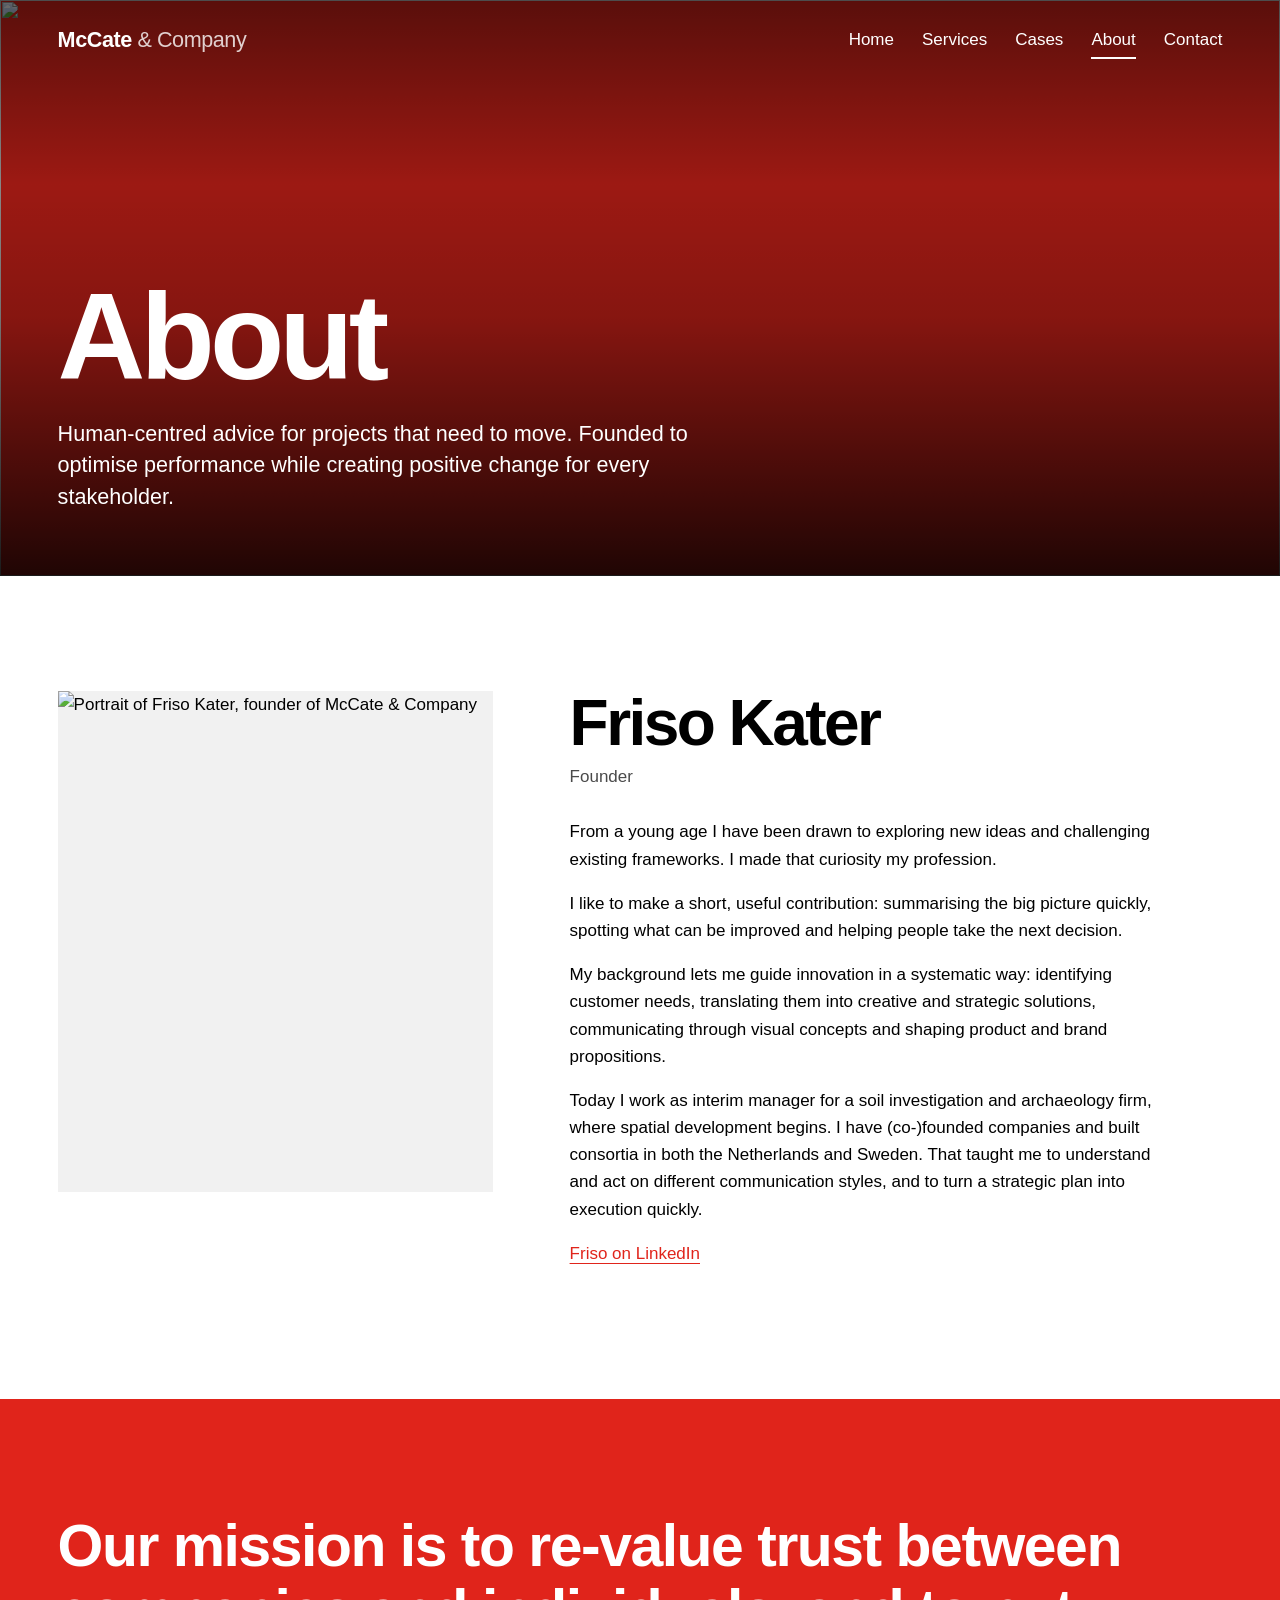
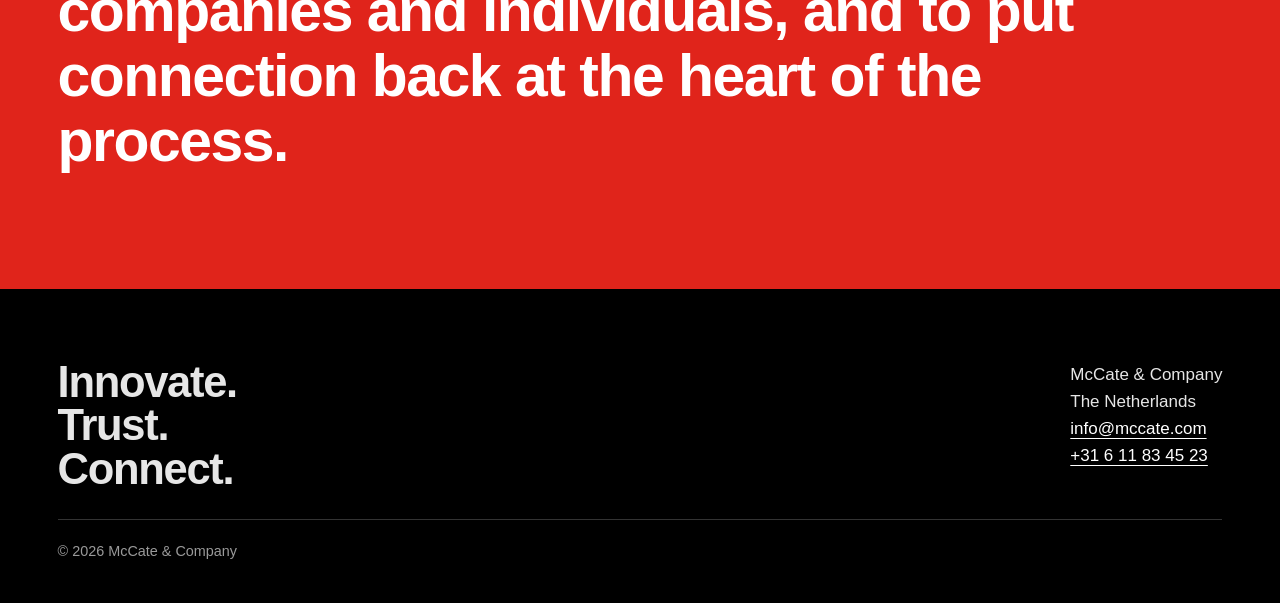
==== dist-preview/about/index.html @ 73ad9b4f "Add TUA renders, case gallery and refined canteen case Co-Authored-By: Claude Sonnet 5.5 <noreply@an" ====
<!doctype html>
<html lang="en">
<head>
  <meta charset="utf-8">
  <meta name="viewport" content="width=device-width, initial-scale=1">
  <title>About Friso Kater | McCate &amp; Company</title>
  <meta name="description" content="Friso Kater helps complex projects move with short, focused contributions and a people-first approach, in the Netherlands and Sweden.">
  <link rel="canonical" href="https://www.mccate.com/about/">
  <link rel="alternate" hreflang="en" href="https://www.mccate.com/about/">
  <link rel="alternate" hreflang="x-default" href="https://www.mccate.com/about/">
  <meta property="og:type" content="website">
  <meta property="og:site_name" content="McCate &amp; Company">
  <meta property="og:title" content="About Friso Kater | McCate &amp; Company">
  <meta property="og:description" content="Friso Kater helps complex projects move with short, focused contributions and a people-first approach, in the Netherlands and Sweden.">
  <meta property="og:url" content="https://www.mccate.com/about/">
  <meta name="twitter:card" content="summary_large_image">
  <link rel="stylesheet" href="../style.css">
</head>
<body>
  <a class="skip" href="#main">Skip to content</a>
  <header class="hdr">
    <div class="wrap">
      <a class="brand" href="../index.html">McCate <span>&amp; Company</span></a>
      <nav class="nav" aria-label="Main">
        <a href="../index.html">Home</a>
        <a href="../services/index.html">Services</a>
        <a href="../cases/index.html">Cases</a>
        <a href="../about/index.html" aria-current="page">About</a>
        <a href="../contact/index.html">Contact</a>
        
      </nav>
    </div>
  </header>

  <main id="main">
    <div class="band">
      <img src="https://static.wixstatic.com/media/798f75_733fa0ef90c94d70a1a9e25314172fde~mv2.jpg" alt="">
      <div class="wrap">
        <h1><span class="line"><span style="--i:0">About</span></span></h1>
        <p class="sub">Human-centred advice for projects that need to move. Founded to optimise performance while creating positive change for every stakeholder.</p>
      </div>
    </div>

    <section>
      <div class="wrap profile">
        <div class="portrait"><img src="https://static.wixstatic.com/media/798f75_ac34cb15b02a42f9a63e840f7a4ec6f5~mv2.jpg" alt="Portrait of Friso Kater, founder of McCate &amp; Company" loading="lazy"></div>
        <div>
          <h2>Friso Kater</h2>
          <p class="role">Founder</p>
<p>From a young age I have been drawn to exploring new ideas and challenging existing frameworks. I made that curiosity my profession.</p>
<p>I like to make a short, useful contribution: summarising the big picture quickly, spotting what can be improved and helping people take the next decision.</p>
<p>My background lets me guide innovation in a systematic way: identifying customer needs, translating them into creative and strategic solutions, communicating through visual concepts and shaping product and brand propositions.</p>
<p>Today I work as interim manager for a soil investigation and archaeology firm, where spatial development begins. I have (co-)founded companies and built consortia in both the Netherlands and Sweden. That taught me to understand and act on different communication styles, and to turn a strategic plan into execution quickly.</p>
          <p><a href="https://www.linkedin.com/in/friso-kater-0a3985193/" rel="noopener">Friso on LinkedIn</a></p>
        </div>
      </div>
    </section>

    <section class="mission">
      <div class="wrap">
        <p class="statement">Our mission is to re-value trust between companies and individuals, and to put connection back at the heart of the process.</p>
      </div>
    </section>
  </main>

  <footer class="site-footer">
    <div class="wrap">
      <p class="tagline">Innovate.<br>Trust.<br>Connect.</p>
      <p>McCate &amp; Company<br>The Netherlands<br><a href="mailto:info@mccate.com">info@mccate.com</a><br><a href="tel:+31611834523">+31 6 11 83 45 23</a></p>
      <p class="fine">&copy; 2026 McCate &amp; Company</p>
    </div>
  </footer>
</body>
</html>
---- dist-preview/style.css ----
:root {
  --paper: #ffffff;
  --wash: #f1f1f1;
  --ink: #000000;
  --ink-soft: #4a4a4a;
  --red: #e0241b;
  --red-dark: #b81a12;
  --line: #d8d8d8;
  --max: 1360px;
  --gutter: clamp(20px, 4.5vw, 64px);
  --head: "Helvetica Neue", Helvetica, Arial, sans-serif;
  --body: "Helvetica Neue", Helvetica, Arial, sans-serif;
}

*, *::before, *::after { box-sizing: border-box; }
html { scroll-behavior: smooth; }
body {
  margin: 0; background: var(--paper); color: var(--ink);
  font-family: var(--body); font-size: 1.0625rem; line-height: 1.6;
  -webkit-font-smoothing: antialiased;
}
img, svg { max-width: 100%; display: block; }
a { color: var(--red); text-underline-offset: 4px; }
:focus-visible { outline: 3px solid var(--red); outline-offset: 3px; }
.cover :focus-visible, .band :focus-visible, .hdr :focus-visible, .mission :focus-visible, .site-footer :focus-visible { outline-color: #fff; }

.wrap { max-width: var(--max); margin: 0 auto; padding: 0 var(--gutter); }

.skip { position: absolute; left: -9999px; top: 8px; background: var(--ink); color: #fff; padding: 8px 14px; z-index: 20; }
.skip:focus { left: 8px; }

h1, h2, h3 { font-family: var(--head); margin: 0; letter-spacing: -0.03em; line-height: 1; }

/* Header sits on top of the image */
.hdr { position: absolute; top: 0; left: 0; right: 0; z-index: 10; color: #fff; }
.hdr .wrap { display: flex; flex-wrap: wrap; align-items: center; justify-content: space-between; gap: 10px 32px; padding-top: 22px; padding-bottom: 22px; }
.brand { font-family: var(--head); font-weight: 800; font-size: 1.35rem; letter-spacing: -0.02em; color: #fff; text-decoration: none; }
.brand span { font-weight: 400; opacity: .8; }
.nav { display: flex; flex-wrap: wrap; gap: 4px 28px; }
.nav a { color: #fff; text-decoration: none; font-weight: 500; padding: 4px 0; border-bottom: 2px solid transparent; }
.nav a:hover { border-bottom-color: rgba(255,255,255,.55); }
.nav a[aria-current="page"] { border-bottom-color: #fff; }

/* Full-bleed cover (home) and band (subpages) */
.cover, .band {
  position: relative; display: flex; align-items: flex-end; color: #fff; overflow: hidden;
  background: var(--red);
}
.cover { min-height: 100svh; }
.band { min-height: 64svh; }
.cover > img, .band > img { position: absolute; inset: 0; width: 100%; height: 100%; object-fit: cover; }
.cover:has(> img)::after, .band:has(> img)::after {
  content: ""; position: absolute; inset: 0;
  background: linear-gradient(to top, rgba(0,0,0,.86) 0%, rgba(0,0,0,.4) 45%, rgba(0,0,0,.3) 68%, rgba(0,0,0,.6) 100%);
}
.cover .wrap, .band .wrap { position: relative; z-index: 2; width: 100%; padding-bottom: clamp(32px, 5vw, 64px); padding-top: 120px; }
.cover h1 { font-size: clamp(3.3rem, 11.5vw, 10.5rem); font-weight: 800; line-height: .9; letter-spacing: -0.045em; }
.band h1 { font-size: clamp(3rem, 9.5vw, 8.5rem); font-weight: 800; line-height: .92; letter-spacing: -0.04em; }
.line { display: block; overflow: hidden; padding-bottom: .1em; margin-bottom: -.1em; }
.line > span { display: block; transform: translateY(105%); animation: rise .95s cubic-bezier(.2,.7,.2,1) forwards; animation-delay: calc(var(--i) * .13s + .1s); }
@keyframes rise { to { transform: none; } }

.cover-foot { display: flex; flex-wrap: wrap; align-items: flex-end; justify-content: space-between; gap: 24px 48px; margin-top: clamp(28px, 4vw, 48px); }
.cover-foot p, .band .sub { margin: 0; max-width: 30em; font-size: clamp(1.1rem, 1.7vw, 1.35rem); line-height: 1.45; }
.band .sub { margin-top: 24px; }

.btn { display: inline-block; padding: 16px 30px; background: #fff; color: var(--ink); text-decoration: none; font-weight: 600; border-radius: 999px; transition: background-color .2s, color .2s; }
.btn:hover { background: var(--red); color: #fff; }
.btn.blue { background: var(--red); color: #fff; }
.btn.blue:hover { background: var(--ink); }

.bg-plan { position: absolute; right: -4%; top: 22%; width: min(60vw, 640px); height: auto; opacity: .35; z-index: 1; }
.bg-plan .parcel { fill: none; stroke: #fff; stroke-width: 1.5; }
.bg-plan .target { fill: #000; stroke: none; }
.bg-plan .road { fill: none; stroke: #fff; stroke-width: 1.5; stroke-dasharray: 6 7; }

/* Sections */
section { padding: clamp(64px, 9vw, 140px) 0; }
.statement { font-family: var(--head); font-weight: 600; font-size: clamp(1.9rem, 4.6vw, 4rem); line-height: 1.1; letter-spacing: -0.025em; max-width: 21em; margin: 0; }
.kicker { font-family: var(--head); font-weight: 700; font-size: clamp(1.4rem, 2.4vw, 2rem); margin-bottom: 28px; }

/* Ruled index of services */
.index { border-top: 2px solid var(--ink); }
.index-row {
  display: grid; grid-template-columns: 1.15fr .85fr; gap: 12px clamp(24px, 6vw, 96px);
  padding: clamp(24px, 3.5vw, 44px) 0; border-bottom: 1px solid var(--line);
  color: var(--ink); text-decoration: none;
}
.index-row h3 { font-size: clamp(2rem, 4.6vw, 4rem); font-weight: 800; letter-spacing: -0.035em; line-height: .98; transition: color .2s; }
.index-row p { margin: 0; color: var(--ink-soft); align-self: end; max-width: 30em; }
.index-row:hover h3 { color: var(--red); }
.index-row:hover { border-bottom-color: var(--red); }

/* Project tiles */
.tiles { display: grid; grid-template-columns: 1fr 1fr; gap: clamp(12px, 1.6vw, 24px); }
.tile { position: relative; aspect-ratio: 4 / 5; display: flex; align-items: flex-end; padding: clamp(20px, 2.6vw, 36px); color: #fff; text-decoration: none; overflow: hidden; background: var(--ink); }
.tile svg, .tile img { position: absolute; inset: 0; width: 100%; height: 100%; object-fit: cover; transition: transform .7s cubic-bezier(.2,.7,.2,1); }
.tile:hover svg, .tile:hover img { transform: scale(1.045); }
.tile .cap { position: relative; z-index: 2; }
.tile h3 { font-size: clamp(2.4rem, 5.6vw, 5rem); font-weight: 800; letter-spacing: -0.04em; }
.tile p { margin: 10px 0 0; max-width: 22em; opacity: .92; }

.more { margin: 32px 0 0; font-weight: 600; }

/* Mission */
.mission { background: var(--red); color: #fff; }
.mission .statement { max-width: 20em; }

/* Big contact line */
.cta-line { display: block; font-family: var(--head); font-weight: 800; letter-spacing: -0.045em; line-height: .95; font-size: clamp(2.2rem, 7.6vw, 7rem); color: var(--ink); text-decoration: none; word-break: break-word; }
.cta-line:hover { color: var(--red); }
.cta-sub { margin: 0 0 20px; color: var(--ink-soft); font-size: 1.2rem; max-width: 28em; }

/* Services page */
.svc { display: grid; grid-template-columns: 1fr 1fr; gap: 16px clamp(24px, 6vw, 96px); padding: clamp(32px, 4.5vw, 64px) 0; border-top: 2px solid var(--ink); }
.svc h2 { font-size: clamp(2.2rem, 5vw, 4.4rem); font-weight: 800; letter-spacing: -0.04em; line-height: .98; }
.svc p { margin: 0; color: var(--ink-soft); max-width: 34em; font-size: 1.15rem; }
.svc ul { margin: 18px 0 0; padding-left: 1.1em; color: var(--ink-soft); }
.todo { background: #fff3b8; padding: 2px 6px; border-radius: 2px; color: #5b4a00; }

/* Cases page */
.case-big { display: grid; grid-template-columns: 1.15fr .85fr; gap: clamp(20px, 4vw, 64px); padding: clamp(32px, 4vw, 56px) 0; border-top: 2px solid var(--ink); align-items: end; }
.case-big .art { position: relative; aspect-ratio: 5 / 4; overflow: hidden; background: var(--ink); }
.case-big .art svg { position: absolute; inset: 0; width: 100%; height: 100%; }
.case-big h2 { font-size: clamp(2.6rem, 6vw, 5.4rem); font-weight: 800; letter-spacing: -0.045em; margin-bottom: 16px; }
.case-big p { margin: 0; color: var(--ink-soft); font-size: 1.15rem; }
.case-big dl { margin: 22px 0 0; display: grid; grid-template-columns: max-content 1fr; gap: 8px 22px; color: var(--ink-soft); }
.case-big dt { color: var(--ink); font-weight: 600; }
.case-big dd { margin: 0; }

/* About */
.profile { display: grid; grid-template-columns: .8fr 1.2fr; gap: clamp(28px, 6vw, 96px); align-items: start; }
.portrait { aspect-ratio: 4 / 4.6; background: var(--wash); overflow: hidden; }
.portrait img { width: 100%; height: 100%; object-fit: cover; }
.profile h2 { font-size: clamp(2.4rem, 5vw, 4.2rem); font-weight: 800; letter-spacing: -0.04em; }
.profile .role { margin: 8px 0 28px; color: var(--ink-soft); }
.profile p { max-width: 36em; }

/* Contact */
.contact-list { list-style: none; margin: 56px 0 0; padding: 0; border-top: 2px solid var(--ink); max-width: 760px; }
.contact-list li { display: grid; grid-template-columns: 9rem 1fr; padding: 18px 0; border-bottom: 1px solid var(--line); }
.contact-list span { color: var(--ink-soft); }

/* Footer */
.site-footer { background: var(--ink); color: #e6e6e6; padding: 72px 0 40px; }
.site-footer a { color: #fff; }
.site-footer .wrap { display: flex; flex-wrap: wrap; justify-content: space-between; gap: 28px 56px; }
.site-footer p { margin: 0; }
.tagline { font-family: var(--head); font-weight: 800; font-size: clamp(1.8rem, 3.4vw, 3rem); letter-spacing: -0.03em; line-height: 1; }
.fine { width: 100%; font-size: .9rem; color: #9a9a9a; border-top: 1px solid #333333; padding-top: 20px; }

@media (max-width: 860px) {
  .index-row, .svc, .case-big, .profile { grid-template-columns: 1fr; }
  .tiles { grid-template-columns: 1fr; }
  .tile { aspect-ratio: 4 / 4.4; }
  .contact-list li { grid-template-columns: 1fr; gap: 2px; }
  .cover { min-height: 92svh; }
}

@media (prefers-reduced-motion: reduce) {
  html { scroll-behavior: auto; }
  .line > span { transform: none; animation: none; }
  .tile svg, .tile img { transition: none; }
}

/* Language switcher */
.lang { display: inline-flex; gap: 10px; margin-left: 8px; font-size: .9rem; }
.lang a { text-decoration: none; opacity: .75; }
.lang a:hover { opacity: 1; }
.lang [aria-current="true"] { font-weight: 700; }


/* Three project tiles in one row */
.tiles-3 { grid-template-columns: repeat(3, 1fr); }
.tiles-3 .tile h3 { font-size: clamp(1.6rem, 3vw, 2.8rem); }
@media (max-width: 860px) { .tiles-3 { grid-template-columns: 1fr; } .tiles-3 .tile h3 { font-size: clamp(2.2rem, 9vw, 3rem); } }

/* Case photo gallery */
.case-big .gallery { grid-column: 1 / -1; display: grid; grid-template-columns: repeat(auto-fit, minmax(240px, 1fr)); gap: clamp(8px, 1.2vw, 16px); }
.case-big .gallery img { width: 100%; aspect-ratio: 16 / 9; object-fit: cover; display: block; }

/* Photos in tiles and case rows */
.case-big .art img { position: absolute; inset: 0; width: 100%; height: 100%; object-fit: cover; }
.tile:has(> img)::after { content: ""; position: absolute; inset: 0; z-index: 1; background: linear-gradient(to top, rgba(0,0,0,.78), rgba(0,0,0,0) 62%); }
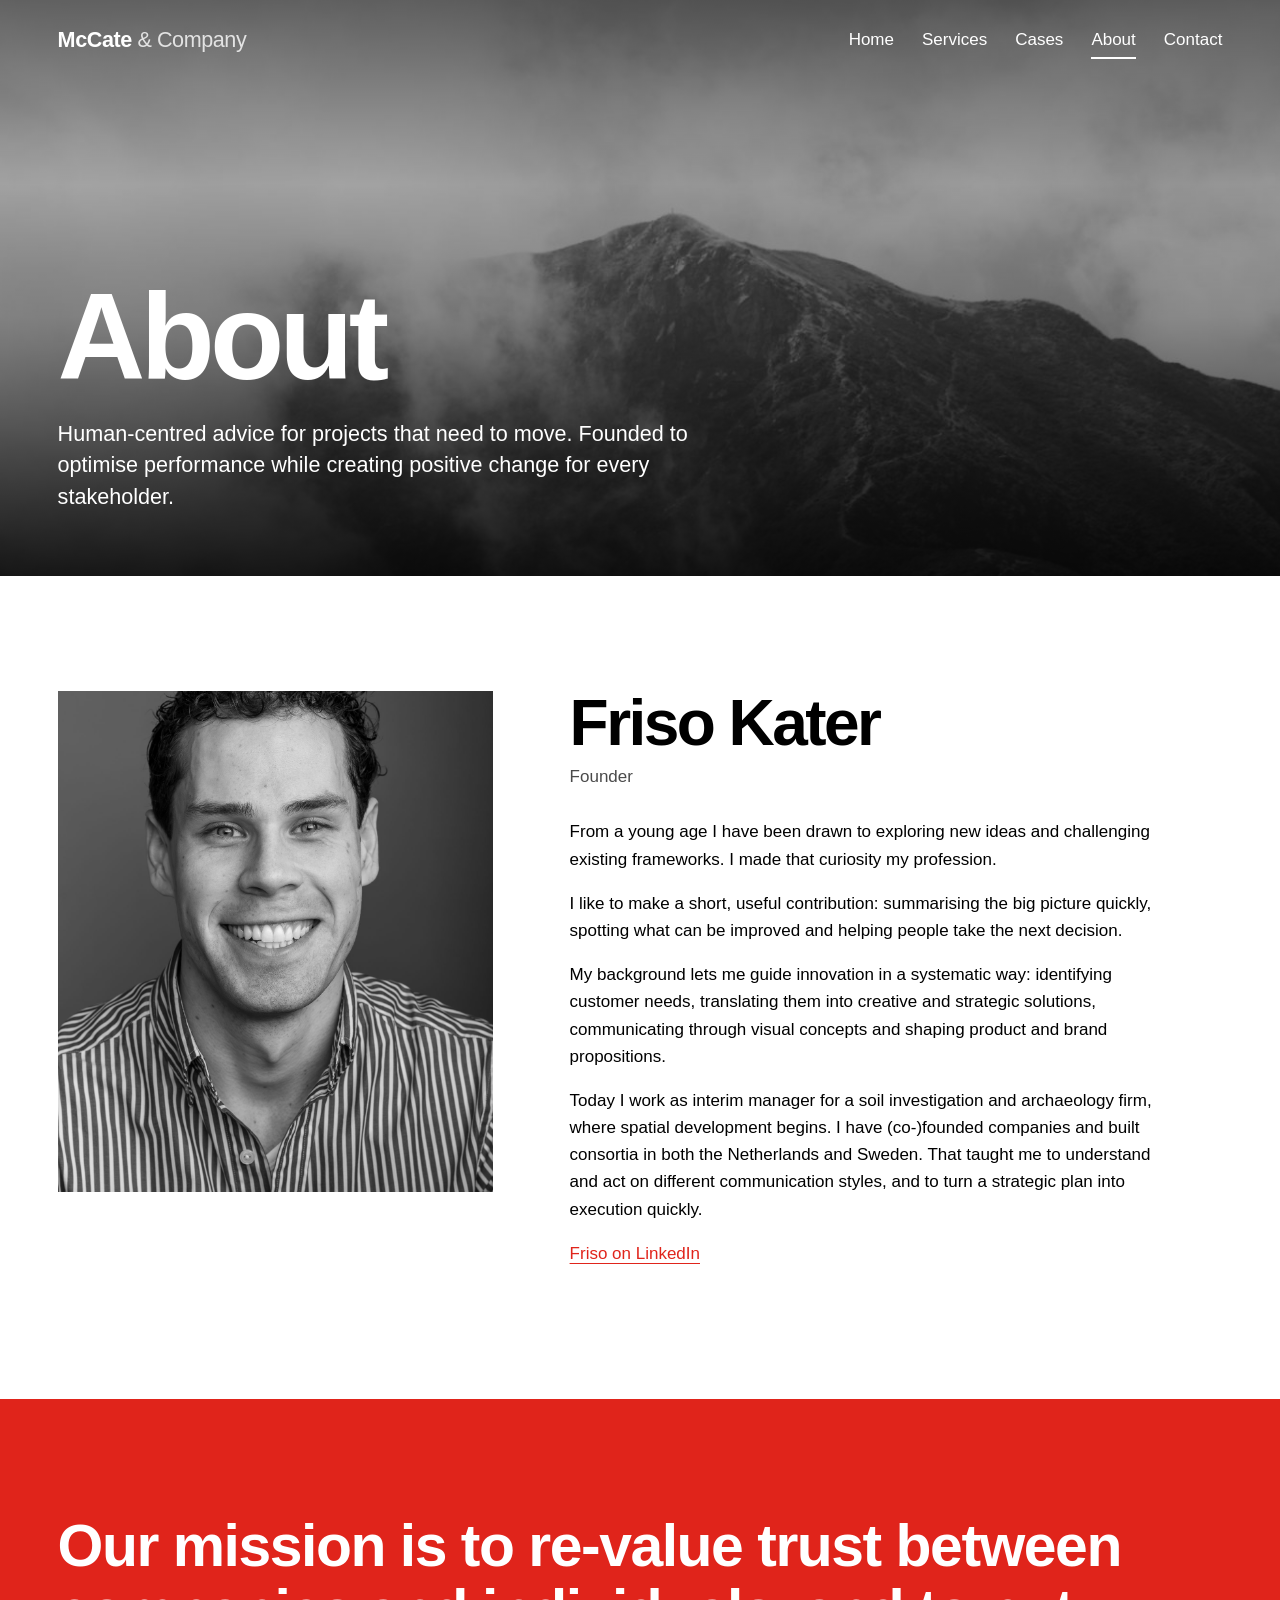
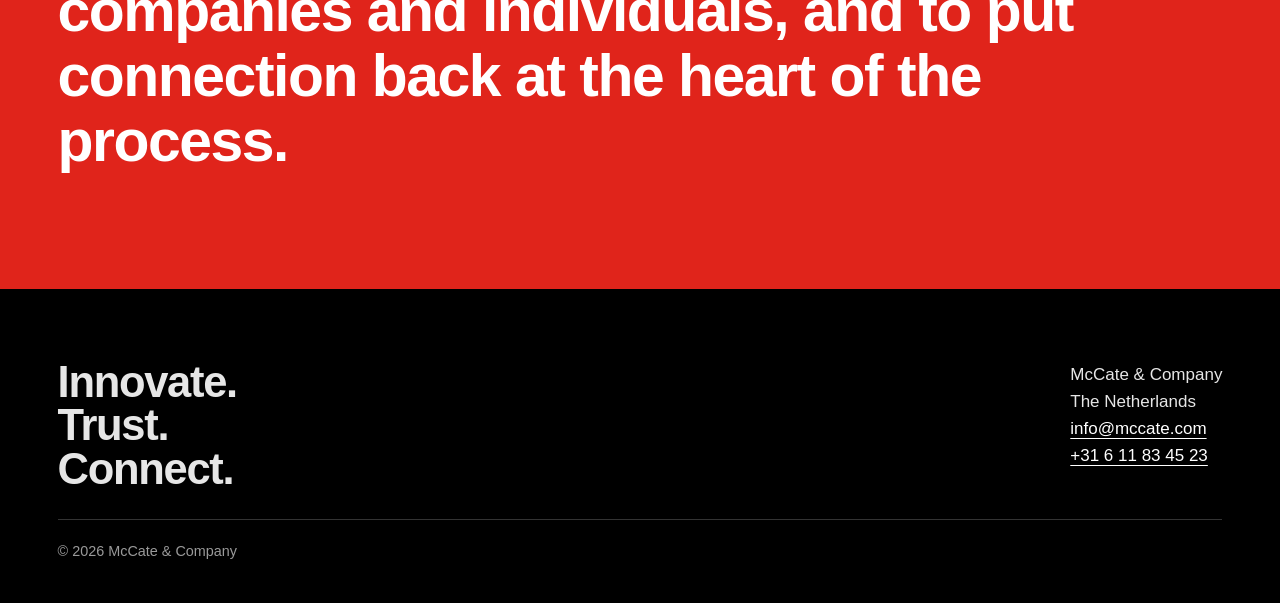
==== commit c12bf9fe: "Optimise downloaded images (24 MB PNG to 185 KB etc.) Co-Authored-By: Claude Sonnet 5.5 <noreply@ant" ====
--- a/dist-preview/about/index.html
+++ b/dist-preview/about/index.html
@@ -34,7 +34,7 @@
 
   <main id="main">
     <div class="band">
-      <img src="https://static.wixstatic.com/media/798f75_733fa0ef90c94d70a1a9e25314172fde~mv2.jpg" alt="">
+      <img src="../images/733fa0ef90c94d70a1a9e25314172fde.jpg" alt="">
       <div class="wrap">
         <h1><span class="line"><span style="--i:0">About</span></span></h1>
         <p class="sub">Human-centred advice for projects that need to move. Founded to optimise performance while creating positive change for every stakeholder.</p>
@@ -43,7 +43,7 @@
 
     <section>
       <div class="wrap profile">
-        <div class="portrait"><img src="https://static.wixstatic.com/media/798f75_ac34cb15b02a42f9a63e840f7a4ec6f5~mv2.jpg" alt="Portrait of Friso Kater, founder of McCate &amp; Company" loading="lazy"></div>
+        <div class="portrait"><img src="../images/ac34cb15b02a42f9a63e840f7a4ec6f5.jpg" alt="Portrait of Friso Kater, founder of McCate &amp; Company" loading="lazy"></div>
         <div>
           <h2>Friso Kater</h2>
           <p class="role">Founder</p>
